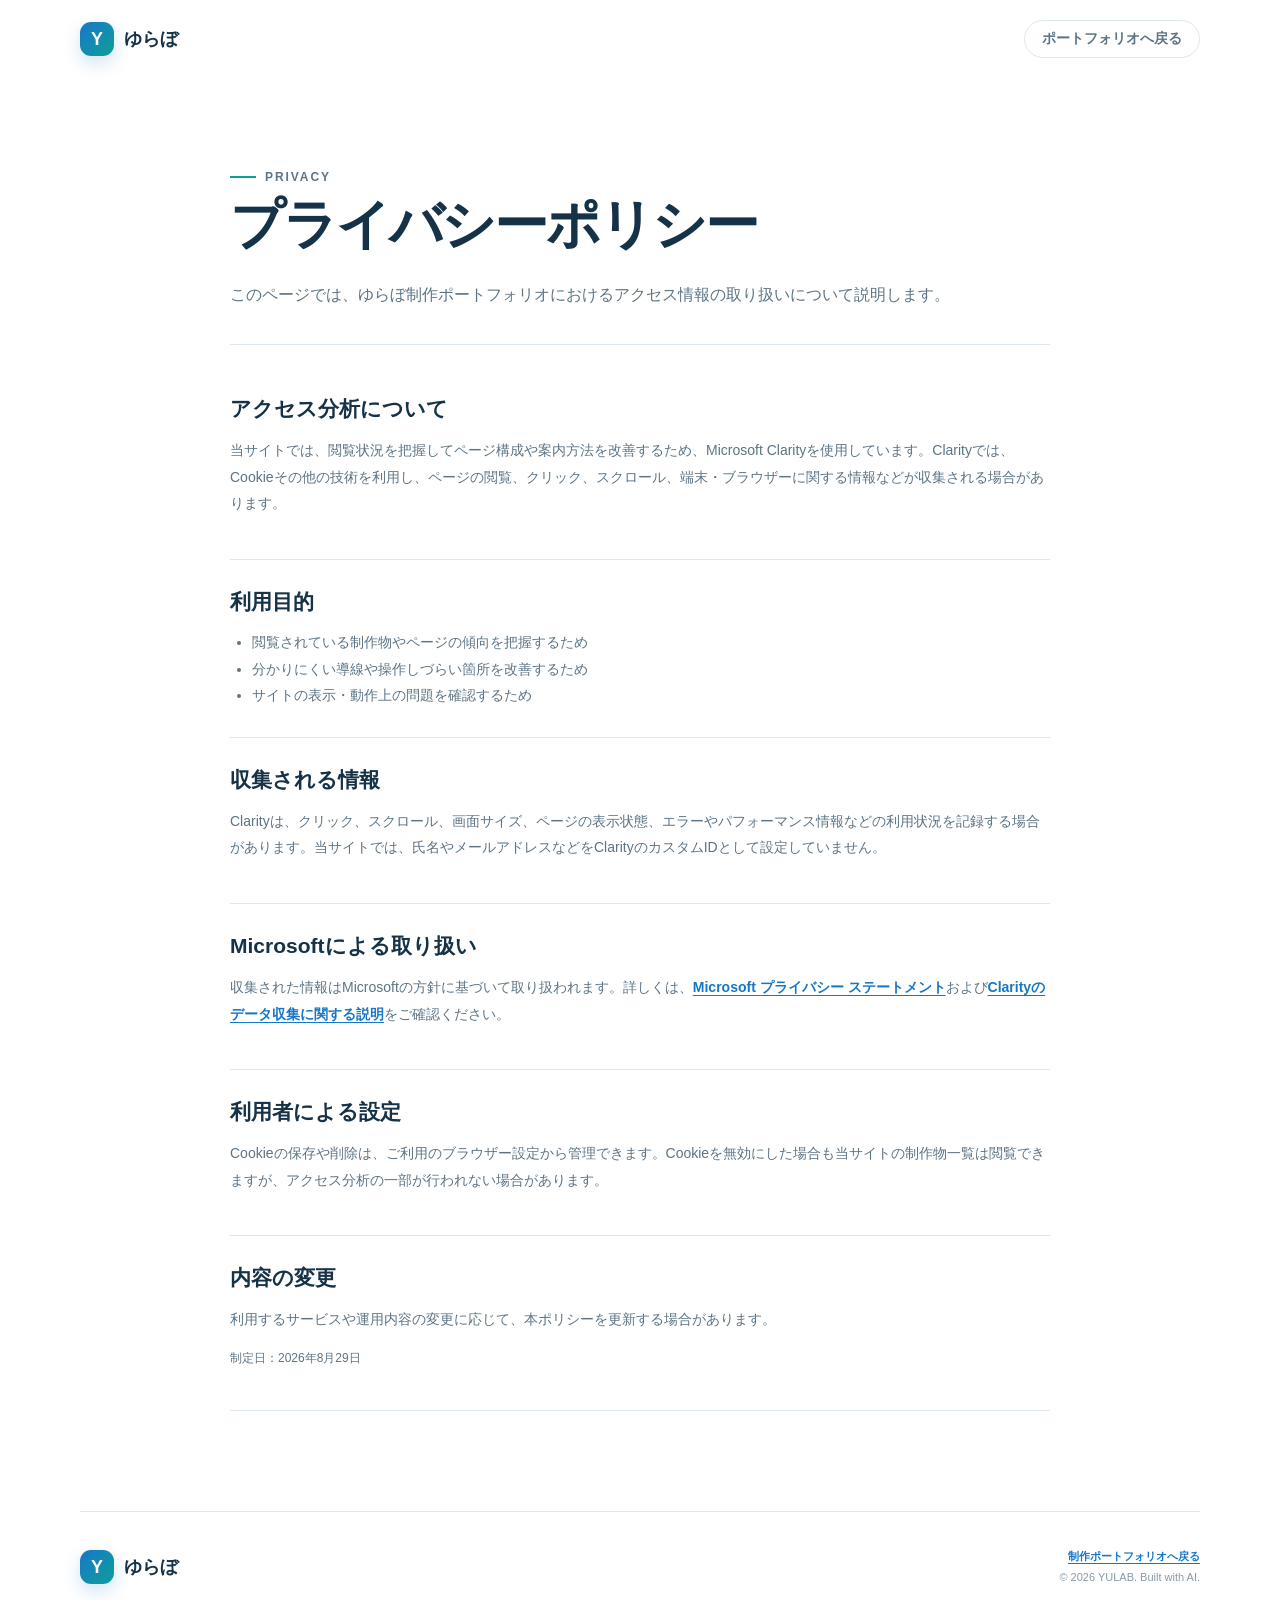
==== privacy.html @ 1e1c5bca "Add privacy policy page in Japanese" ====
<!doctype html>
<html lang="ja">
<head>
  <meta charset="UTF-8">
  <meta name="viewport" content="width=device-width, initial-scale=1.0">
  <meta name="description" content="ゆらぼ制作ポートフォリオのプライバシーポリシーです。">
  <meta name="robots" content="index,follow">
  <title>プライバシーポリシー｜ゆらぼ</title>
  <link rel="stylesheet" href="css/style.css?v=20260829">
  <script src="js/clarity.js?v=20260829"></script>
</head>
<body>
  <header class="site-header">
    <a class="brand" href="index.html" aria-label="ゆらぼ トップへ"><b>Y</b><span>ゆらぼ</span></a>
    <nav aria-label="メインナビゲーション"><a class="nav-pill" href="index.html">ポートフォリオへ戻る</a></nav>
  </header>

  <main class="privacy-main">
    <header class="privacy-hero">
      <p class="eyebrow"><i></i>PRIVACY</p>
      <h1>プライバシーポリシー</h1>
      <p>このページでは、ゆらぼ制作ポートフォリオにおけるアクセス情報の取り扱いについて説明します。</p>
    </header>

    <div class="privacy-content">
      <section>
        <h2>アクセス分析について</h2>
        <p>当サイトでは、閲覧状況を把握してページ構成や案内方法を改善するため、Microsoft Clarityを使用しています。Clarityでは、Cookieその他の技術を利用し、ページの閲覧、クリック、スクロール、端末・ブラウザーに関する情報などが収集される場合があります。</p>
      </section>

      <section>
        <h2>利用目的</h2>
        <ul>
          <li>閲覧されている制作物やページの傾向を把握するため</li>
          <li>分かりにくい導線や操作しづらい箇所を改善するため</li>
          <li>サイトの表示・動作上の問題を確認するため</li>
        </ul>
      </section>

      <section>
        <h2>収集される情報</h2>
        <p>Clarityは、クリック、スクロール、画面サイズ、ページの表示状態、エラーやパフォーマンス情報などの利用状況を記録する場合があります。当サイトでは、氏名やメールアドレスなどをClarityのカスタムIDとして設定していません。</p>
      </section>

      <section>
        <h2>Microsoftによる取り扱い</h2>
        <p>収集された情報はMicrosoftの方針に基づいて取り扱われます。詳しくは、<a href="https://www.microsoft.com/privacy/privacystatement" target="_blank" rel="noopener noreferrer">Microsoft プライバシー ステートメント</a>および<a href="https://learn.microsoft.com/en-us/clarity/setup-and-installation/clarity-data" target="_blank" rel="noopener noreferrer">Clarityのデータ収集に関する説明</a>をご確認ください。</p>
      </section>

      <section>
        <h2>利用者による設定</h2>
        <p>Cookieの保存や削除は、ご利用のブラウザー設定から管理できます。Cookieを無効にした場合も当サイトの制作物一覧は閲覧できますが、アクセス分析の一部が行われない場合があります。</p>
      </section>

      <section>
        <h2>内容の変更</h2>
        <p>利用するサービスや運用内容の変更に応じて、本ポリシーを更新する場合があります。</p>
        <p class="privacy-updated">制定日：2026年8月29日</p>
      </section>
    </div>
  </main>

  <footer>
    <a class="brand" href="index.html"><b>Y</b><span>ゆらぼ</span></a>
    <div class="footer-info"><p><a class="footer-link" href="index.html">制作ポートフォリオへ戻る</a></p><p>© 2026 YULAB. Built with AI.</p></div>
  </footer>
</body>
</html>
---- css/style.css ----
:root{--ink:#153247;--muted:#5d7484;--blue:#1677c8;--teal:#0f9f9a;--pale:#f4f9fc;--line:#dce8ef;--white:#fff}
*{box-sizing:border-box}html{scroll-behavior:smooth}body{margin:0;background:#fff;color:var(--ink);font-family:-apple-system,BlinkMacSystemFont,"Hiragino Kaku Gothic ProN","Yu Gothic","Noto Sans JP",sans-serif;-webkit-font-smoothing:antialiased}a{color:inherit;text-decoration:none}a:focus-visible{outline:3px solid #61c9c4;outline-offset:4px}
.site-header,.hero,.section,footer{width:min(1120px,calc(100% - 40px));margin-inline:auto}.site-header{height:78px;display:flex;align-items:center;justify-content:space-between}.brand{display:flex;align-items:center;gap:10px;font-size:18px;font-weight:800}.brand b{width:34px;height:34px;display:grid;place-items:center;border-radius:11px;color:#fff;background:linear-gradient(135deg,var(--blue),var(--teal));box-shadow:0 7px 18px #1677c833}nav{display:flex;align-items:center;gap:30px;color:var(--muted);font-size:14px;font-weight:700}.nav-pill{padding:9px 17px;border:1px solid var(--line);border-radius:999px}
.hero{min-height:610px;display:grid;grid-template-columns:1.05fr .95fr;align-items:center;gap:44px;padding:54px 0 86px}.eyebrow{display:flex;align-items:center;gap:9px;margin:0 0 18px;color:var(--teal);font-size:12px;font-weight:850;letter-spacing:.16em}.eyebrow i{width:26px;height:2px;background:var(--teal)}.hero h1{margin:0;font-size:clamp(42px,5.4vw,68px);line-height:1.22;letter-spacing:-.045em}.hero h1 em{position:relative;color:var(--blue);font-style:normal}.hero h1 em:after{content:"";position:absolute;z-index:-1;left:-3px;right:-3px;bottom:5px;height:13px;border-radius:8px;background:#d9f3f1}.lead{margin:26px 0 32px;color:var(--muted);font-size:17px;line-height:1.95}
.button{min-height:50px;display:inline-flex;align-items:center;justify-content:center;gap:18px;padding:0 24px;border-radius:13px;background:linear-gradient(135deg,var(--blue),#198bd1);color:#fff;font-weight:800;box-shadow:0 12px 25px #1677c838;transition:.18s}.button:hover{transform:translateY(-2px)}svg{width:18px;fill:none;stroke:currentColor;stroke-linecap:round;stroke-linejoin:round;stroke-width:1.7}
.hero-art{position:relative;min-height:430px;display:grid;place-items:center;border-radius:42% 58% 47% 53%/56% 42% 58% 44%;background:radial-gradient(circle at 30% 20%,#fff,transparent 28%),linear-gradient(145deg,#e8f5fb,#e1f6f4)}.code-card{position:relative;z-index:2;width:66%;padding:17px 20px 28px;border:1px solid #ffffffcc;border-radius:22px;background:#ffffffd9;box-shadow:0 28px 55px #19527529;transform:rotate(-3deg)}.dots{color:#cbd9e1;font-size:8px;letter-spacing:4px}.code-card small{float:right;color:#8aa0ad;font-size:9px}.code{padding-top:16px}.code i{display:block;width:83%;height:9px;margin:13px 0;border-radius:20px;background:#dfeaf0}.code i:nth-child(2){width:66%;margin-left:12%;background:#9bddd9}.code i:nth-child(4){width:46%;margin-left:28%;background:#a8d4ed}.float{position:absolute;z-index:3;display:flex;align-items:center;gap:10px;padding:13px 16px;border:1px solid #fff;border-radius:14px;background:#fffffff0;box-shadow:0 14px 30px #19527524;color:var(--muted);font-size:11px;font-weight:700}.float b{width:34px;height:34px;display:grid;place-items:center;border-radius:10px;background:#e4f6f4;color:var(--teal);font-size:14px}.float>i{width:10px;height:10px;border-radius:50%;background:#27bd81;box-shadow:0 0 0 5px #e4f8ef}.float.ai{top:13%;right:2%}.float.live{bottom:15%;left:2%}
.section{padding:94px 0 80px}.heading{display:flex;align-items:end;justify-content:space-between;gap:30px;margin-bottom:42px}.heading h2,.process h2,.about h2,.social h2{margin:0;font-size:clamp(30px,4vw,44px);line-height:1.3;letter-spacing:-.035em}.heading>p{max-width:400px;margin:0;color:var(--muted);font-size:14px;line-height:1.8}.featured-grid{display:grid;grid-template-columns:repeat(2,1fr);gap:24px}.work-card,.mini-card{overflow:hidden;border:1px solid var(--line);border-radius:24px;background:#fff;box-shadow:0 15px 45px #214c6612}
.visual{position:relative;min-height:245px;display:grid;place-items:center;overflow:hidden}.visual .grid{position:absolute;inset:0;opacity:.24;background-image:linear-gradient(#fff 1px,transparent 1px),linear-gradient(90deg,#fff 1px,transparent 1px);background-size:28px 28px;mask-image:linear-gradient(#000,transparent)}.visual strong{position:relative;font-size:74px;font-weight:800;letter-spacing:-.08em;text-shadow:0 10px 25px #1c49641f}.visual small{position:absolute;left:22px;bottom:18px;padding:7px 11px;border-radius:999px;background:#ffffffd4;font-size:11px;font-weight:800}.notes{background:linear-gradient(145deg,#dff1fb,#cbe8f7);color:var(--blue)}.kids{background:linear-gradient(145deg,#ddf5f2,#c8ebe7);color:var(--teal)}.fruit{background:linear-gradient(145deg,#fff0d3,#ffe0d8);color:#f47c5d}.fireworks{background:linear-gradient(145deg,#232b60,#354685);color:#fff59b}.bubbles{background:linear-gradient(145deg,#dff2ff,#dccdff);color:#6d81dc}
.work-body{padding:26px 28px 30px}.meta{display:flex;align-items:center;justify-content:space-between;color:#8295a2;font-size:11px;font-weight:750}.status{display:flex;align-items:center;gap:7px;color:var(--teal)}.status:before{content:"";width:7px;height:7px;border-radius:50%;background:#2ebc83;box-shadow:0 0 0 4px #e8f8f1}.work-body h3,.mini-body h3{margin:14px 0 9px;font-size:25px}.work-body>p,.mini-body>p,.muted{margin:0;color:var(--muted);font-size:14px;line-height:1.8}.work-body aside{display:block;margin-top:22px;padding:15px 16px;border-left:3px solid var(--teal);border-radius:0 10px 10px 0;background:var(--pale)}aside b{display:block;color:var(--teal);font-size:10px}aside span{display:block;margin-top:5px;font-size:13px;line-height:1.65}.work-body ul{display:grid;grid-template-columns:1fr 1fr;gap:8px 16px;margin:20px 0 0;padding:0;list-style:none}.work-body li{color:var(--muted);font-size:12px}.work-body li:before{content:"✓";margin-right:8px;color:var(--teal);font-weight:900}
.tags{display:flex;flex-wrap:wrap;gap:7px;margin-top:20px}.tags span{padding:6px 9px;border-radius:7px;background:#f0f5f7;color:#6d818f;font-size:10px;font-weight:750}.actions{display:flex;align-items:center;gap:20px;margin-top:24px}.button.small{min-height:44px;padding:0 18px;gap:10px;border-radius:11px;font-size:13px}.text-link,.arrow-link{color:var(--blue);font-size:12px;font-weight:800}
.more{padding-top:55px}.more-grid{display:grid;grid-template-columns:repeat(3,1fr);gap:20px}.mini{min-height:165px}.mini strong{font-size:55px}.mini-body{padding:22px}.mini-body h3{font-size:20px}.arrow-link{display:inline-flex;align-items:center;gap:6px;margin-top:24px}
.process{background:var(--pale)}.process-inner{display:grid;grid-template-columns:.85fr 1.15fr;gap:90px}.process .muted{margin-top:24px;line-height:1.9}.process ol{margin:0;padding:0;list-style:none;border-top:1px solid var(--line)}.process li{display:grid;grid-template-columns:54px 1fr;gap:14px;padding:21px 0;border-bottom:1px solid var(--line)}.process li>span{color:var(--teal);font-size:12px;font-weight:850}.process h3{margin:0 0 6px;font-size:16px}.process li p{margin:0;color:var(--muted);font-size:12px}
.about{display:grid;grid-template-columns:160px 1fr;align-items:center;gap:54px;margin-block:105px;padding:55px 8%;border:1px solid var(--line);border-radius:26px;background:radial-gradient(circle at 15% 30%,#e5f6f4,transparent 35%),#fff}.avatar{width:150px;aspect-ratio:1;display:grid;place-items:center;border-radius:42% 58% 47% 53%;background:linear-gradient(145deg,var(--blue),var(--teal));color:#fff;font-size:64px;font-weight:900;box-shadow:0 20px 40px #1677c833}.about h2{font-size:clamp(26px,3.5vw,38px)}.about .muted{margin-top:19px;max-width:670px}
.social{width:min(1120px,calc(100% - 40px));margin:0 auto 70px;display:flex;align-items:center;justify-content:space-between;gap:40px;padding:58px 6%;border-radius:28px;background:var(--ink);color:#fff}.social h2{font-size:clamp(27px,3vw,38px)}.social p:last-child{color:#b9c9d3;font-size:13px}.social>a{display:flex;align-items:center;gap:12px;min-width:250px;padding:15px 17px;border:1px solid #ffffff2e;border-radius:13px;background:#ffffff0f;font-size:13px;font-weight:750}.social>a b{width:30px;height:30px;display:grid;place-items:center;border-radius:9px;background:#fff;color:var(--ink)}.social>a svg{margin-left:auto}footer{min-height:112px;display:flex;align-items:center;justify-content:space-between;gap:32px;border-top:1px solid var(--line)}footer p{margin:4px 0;color:#879aa6;font-size:11px;line-height:1.6}.footer-info{text-align:right}.footer-link{color:var(--blue);font-weight:800;text-decoration:underline;text-underline-offset:3px}
.privacy-main{width:min(820px,calc(100% - 40px));margin:0 auto;padding:70px 0 100px}.privacy-hero{padding-bottom:34px;border-bottom:1px solid var(--line)}.privacy-hero h1{margin:0;font-size:clamp(36px,5vw,54px);letter-spacing:-.04em}.privacy-hero p{margin:18px 0 0;color:var(--muted);line-height:1.9}.privacy-content{padding-top:22px}.privacy-content section{padding:28px 0;border-bottom:1px solid var(--line)}.privacy-content h2{margin:0 0 13px;font-size:21px}.privacy-content p,.privacy-content li{color:var(--muted);font-size:14px;line-height:1.9}.privacy-content ul{margin:0;padding-left:1.4em}.privacy-content a{color:var(--blue);font-weight:750;text-decoration:underline;text-underline-offset:3px}.privacy-updated{font-size:12px!important}
@media(max-width:820px){.hero{grid-template-columns:1fr}.featured-grid{grid-template-columns:1fr}.more-grid{grid-template-columns:repeat(2,1fr)}.process-inner{grid-template-columns:1fr;gap:50px}}
@media(max-width:600px){.site-header,.hero,.section,footer{width:calc(100% - 30px)}.site-header{height:68px}nav a:not(.nav-pill){display:none}.hero{min-height:auto;gap:40px;padding:48px 0 68px}.hero h1{font-size:clamp(37px,11.2vw,50px);line-height:1.3}.lead{font-size:15px}.wide{display:none}.hero-art{min-height:310px;border-radius:36px}.code-card{width:70%}.heading{display:block;margin-bottom:28px}.heading>p{margin-top:13px}.section{padding:70px 0 45px}.visual{min-height:205px}.work-body{padding:23px 20px 25px}.work-body ul{grid-template-columns:1fr}.more{padding-bottom:75px}.more-grid{grid-template-columns:1fr}.mini{min-height:175px}.process-inner{padding:74px 0}.about{grid-template-columns:1fr;gap:30px;margin-block:72px;padding:35px 25px}.avatar{width:92px;font-size:40px}.social{width:calc(100% - 30px);display:block;margin-bottom:45px;padding:38px 24px}.social>a{min-width:0;margin-top:28px}footer{min-height:170px;flex-direction:column;justify-content:center;gap:14px}.footer-info{text-align:center}.privacy-main{width:calc(100% - 30px);padding:50px 0 75px}}
@media(prefers-reduced-motion:reduce){html{scroll-behavior:auto}*,*:before,*:after{transition-duration:.01ms!important;animation-duration:.01ms!important}}
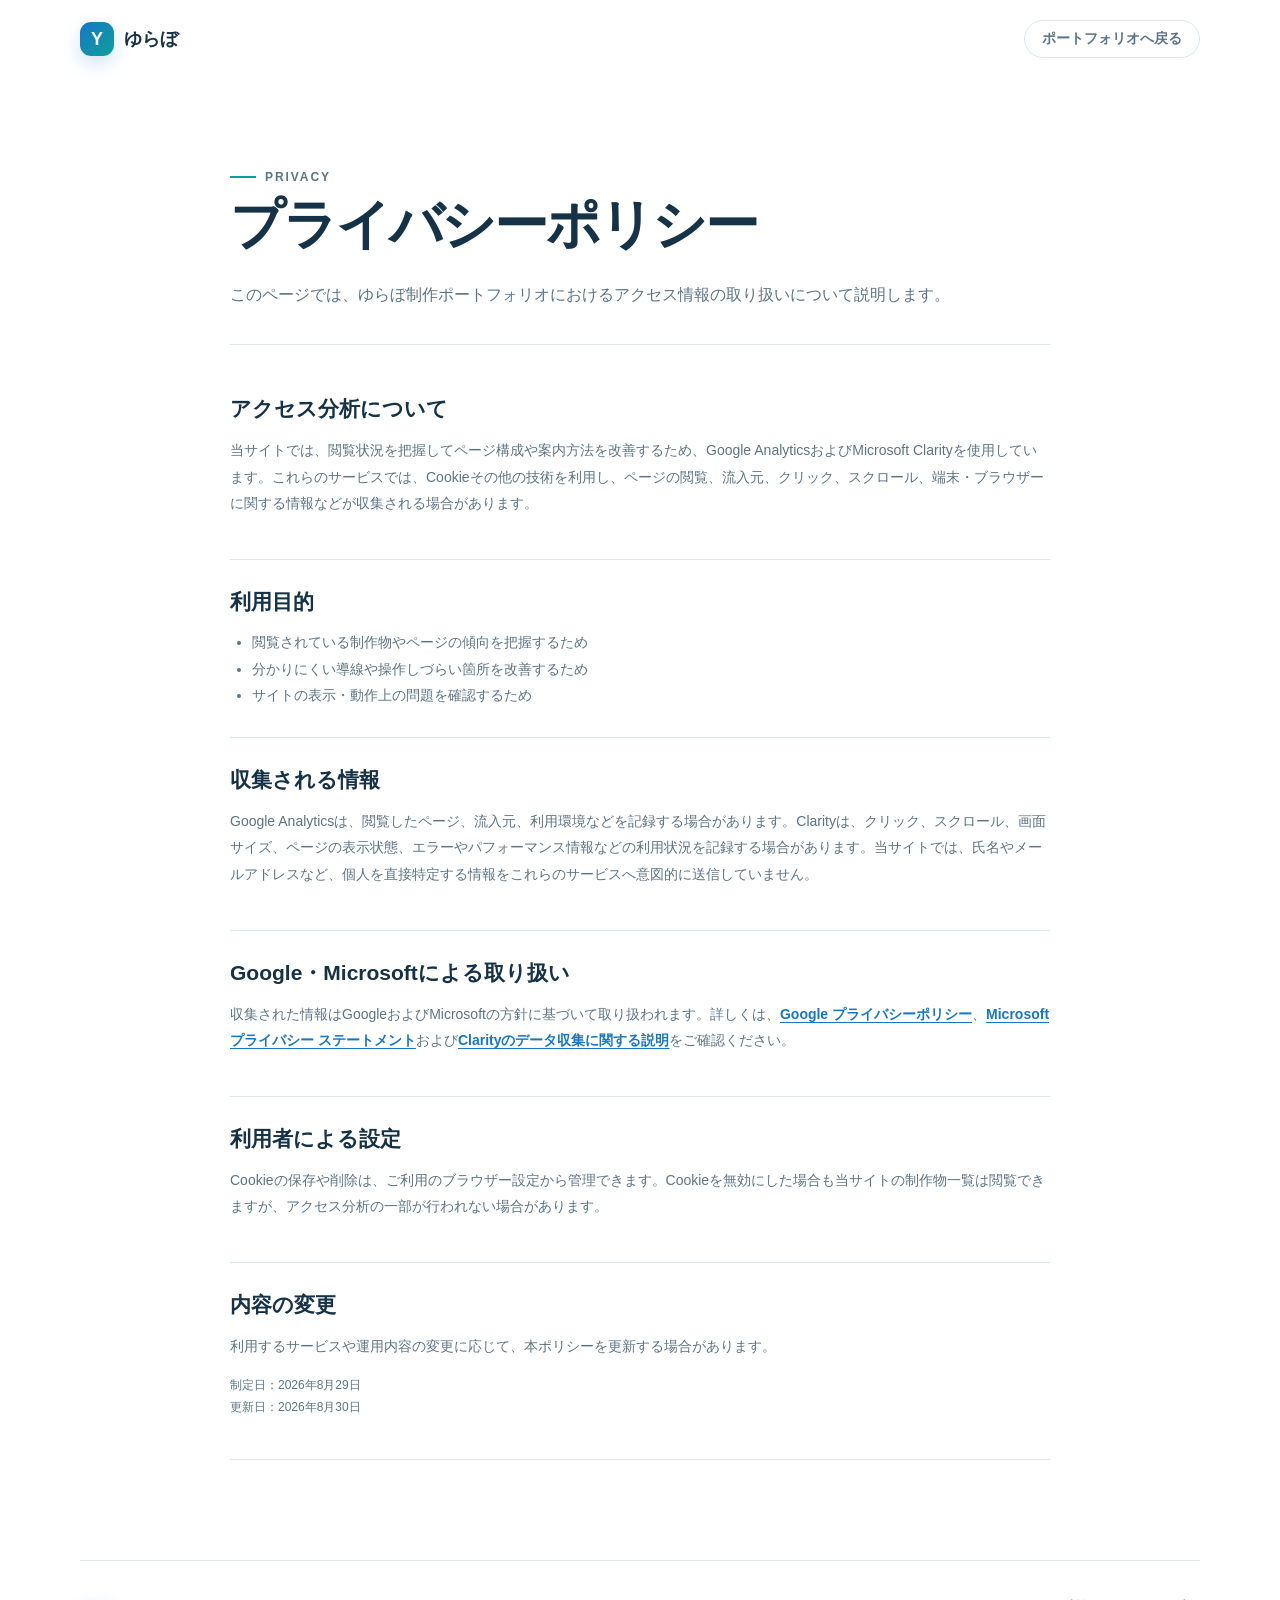
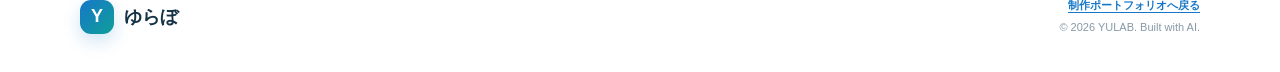
==== commit 12f22922: "Add GA4 tracking to portfolio pages" ====
--- a/privacy.html
+++ b/privacy.html
@@ -2,6 +2,15 @@
 <html lang="ja">
 <head>
   <meta charset="UTF-8">
+  <!-- Google tag (gtag.js) -->
+  <script async src="https://www.googletagmanager.com/gtag/js?id=G-M5FPMG34LE"></script>
+  <script>
+    window.dataLayer = window.dataLayer || [];
+    function gtag(){dataLayer.push(arguments);}
+    gtag('js', new Date());
+
+    gtag('config', 'G-M5FPMG34LE');
+  </script>
   <meta name="viewport" content="width=device-width, initial-scale=1.0">
   <meta name="description" content="ゆらぼ制作ポートフォリオのプライバシーポリシーです。">
   <meta name="robots" content="index,follow">
@@ -25,7 +34,7 @@
     <div class="privacy-content">
       <section>
         <h2>アクセス分析について</h2>
-        <p>当サイトでは、閲覧状況を把握してページ構成や案内方法を改善するため、Microsoft Clarityを使用しています。Clarityでは、Cookieその他の技術を利用し、ページの閲覧、クリック、スクロール、端末・ブラウザーに関する情報などが収集される場合があります。</p>
+        <p>当サイトでは、閲覧状況を把握してページ構成や案内方法を改善するため、Google AnalyticsおよびMicrosoft Clarityを使用しています。これらのサービスでは、Cookieその他の技術を利用し、ページの閲覧、流入元、クリック、スクロール、端末・ブラウザーに関する情報などが収集される場合があります。</p>
       </section>
 
       <section>
@@ -39,12 +48,12 @@
 
       <section>
         <h2>収集される情報</h2>
-        <p>Clarityは、クリック、スクロール、画面サイズ、ページの表示状態、エラーやパフォーマンス情報などの利用状況を記録する場合があります。当サイトでは、氏名やメールアドレスなどをClarityのカスタムIDとして設定していません。</p>
+        <p>Google Analyticsは、閲覧したページ、流入元、利用環境などを記録する場合があります。Clarityは、クリック、スクロール、画面サイズ、ページの表示状態、エラーやパフォーマンス情報などの利用状況を記録する場合があります。当サイトでは、氏名やメールアドレスなど、個人を直接特定する情報をこれらのサービスへ意図的に送信していません。</p>
       </section>
 
       <section>
-        <h2>Microsoftによる取り扱い</h2>
-        <p>収集された情報はMicrosoftの方針に基づいて取り扱われます。詳しくは、<a href="https://www.microsoft.com/privacy/privacystatement" target="_blank" rel="noopener noreferrer">Microsoft プライバシー ステートメント</a>および<a href="https://learn.microsoft.com/en-us/clarity/setup-and-installation/clarity-data" target="_blank" rel="noopener noreferrer">Clarityのデータ収集に関する説明</a>をご確認ください。</p>
+        <h2>Google・Microsoftによる取り扱い</h2>
+        <p>収集された情報はGoogleおよびMicrosoftの方針に基づいて取り扱われます。詳しくは、<a href="https://policies.google.com/privacy" target="_blank" rel="noopener noreferrer">Google プライバシーポリシー</a>、<a href="https://www.microsoft.com/privacy/privacystatement" target="_blank" rel="noopener noreferrer">Microsoft プライバシー ステートメント</a>および<a href="https://learn.microsoft.com/en-us/clarity/setup-and-installation/clarity-data" target="_blank" rel="noopener noreferrer">Clarityのデータ収集に関する説明</a>をご確認ください。</p>
       </section>
 
       <section>
@@ -55,7 +64,7 @@
       <section>
         <h2>内容の変更</h2>
         <p>利用するサービスや運用内容の変更に応じて、本ポリシーを更新する場合があります。</p>
-        <p class="privacy-updated">制定日：2026年8月29日</p>
+        <p class="privacy-updated">制定日：2026年8月29日<br>更新日：2026年8月30日</p>
       </section>
     </div>
   </main>
